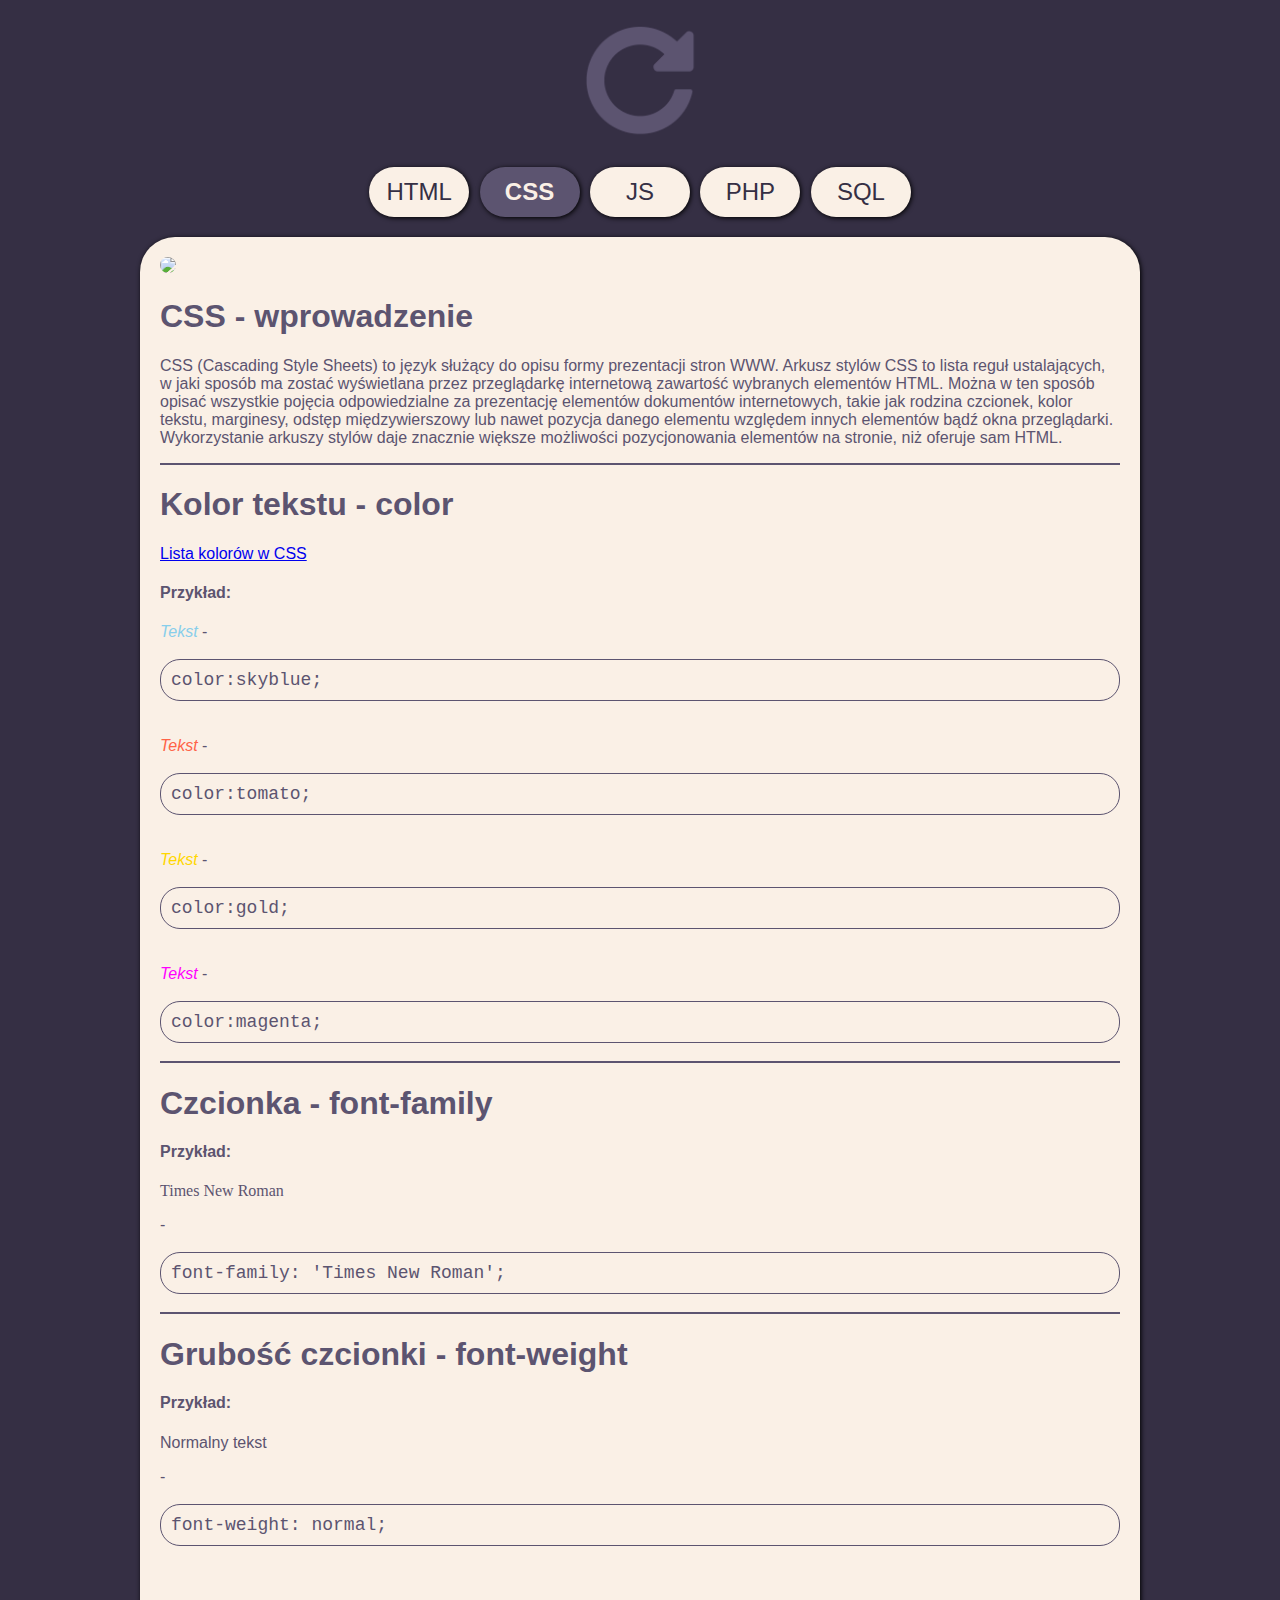
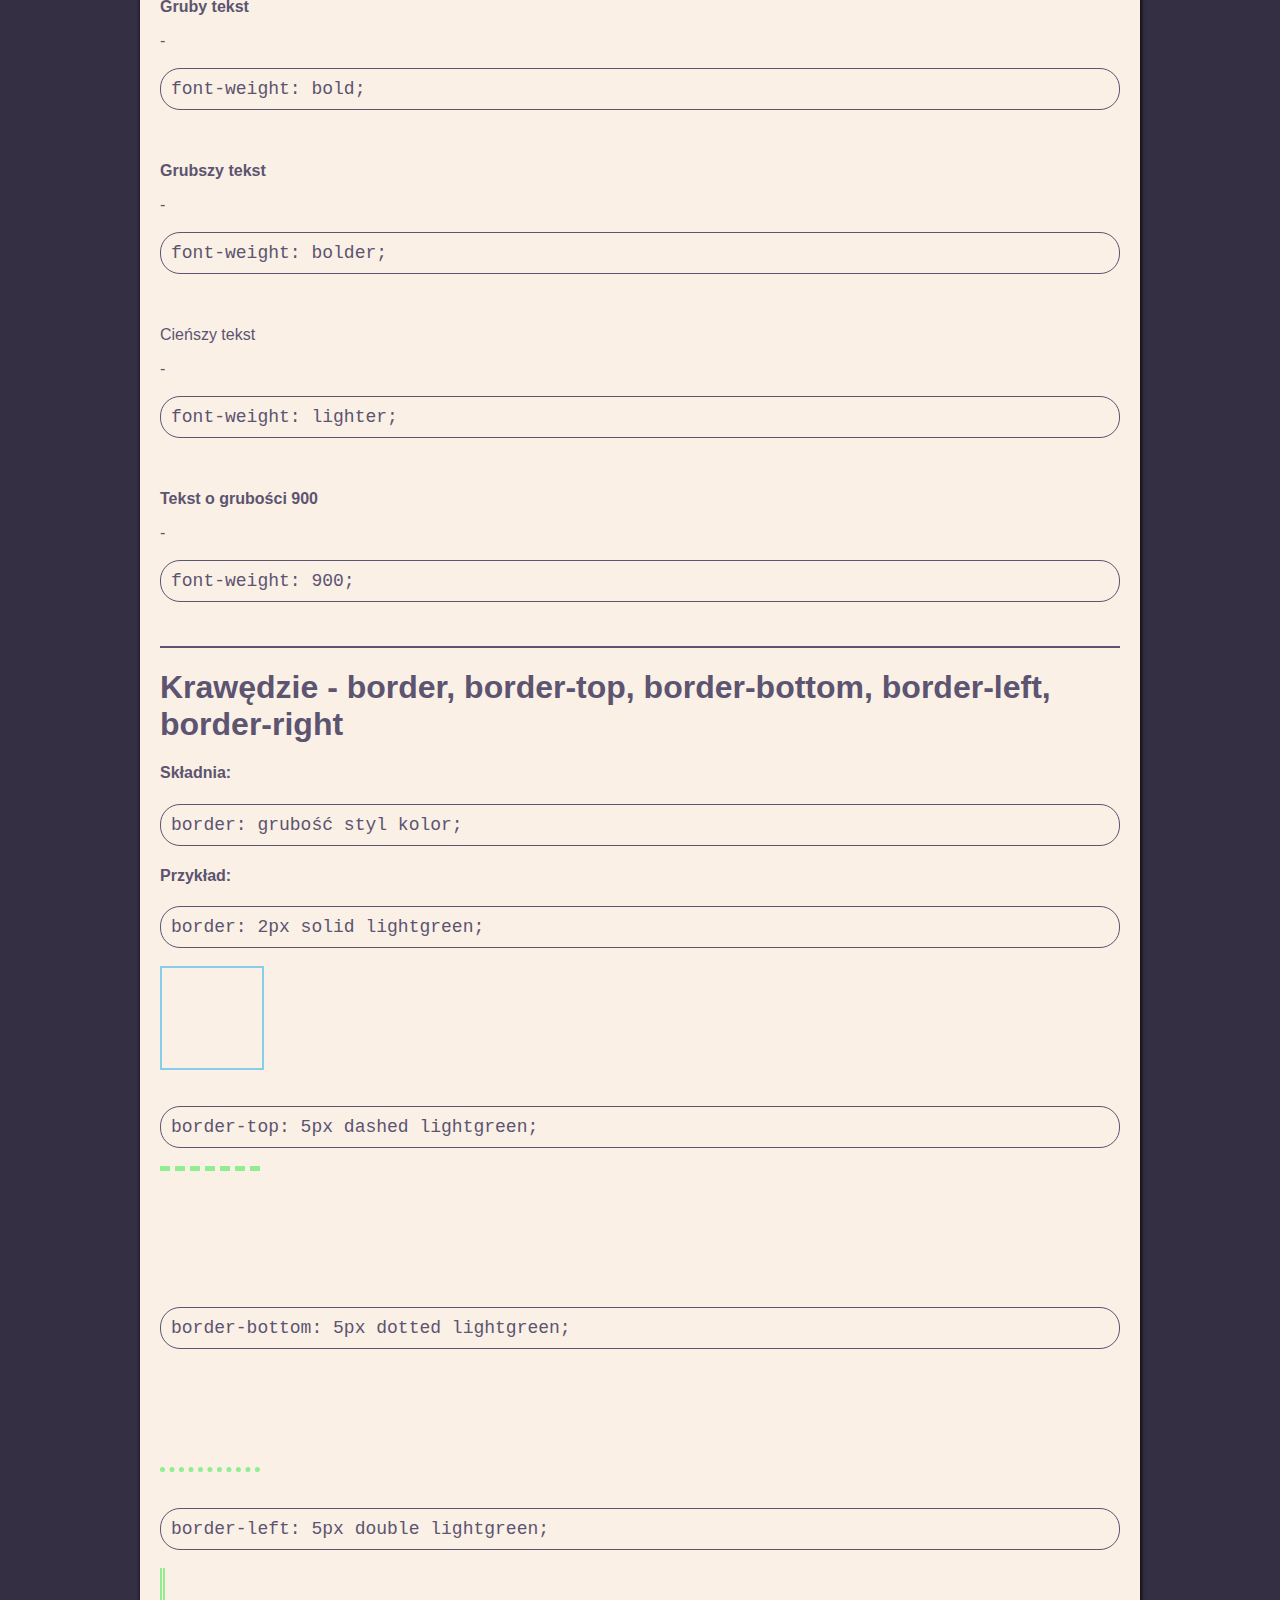
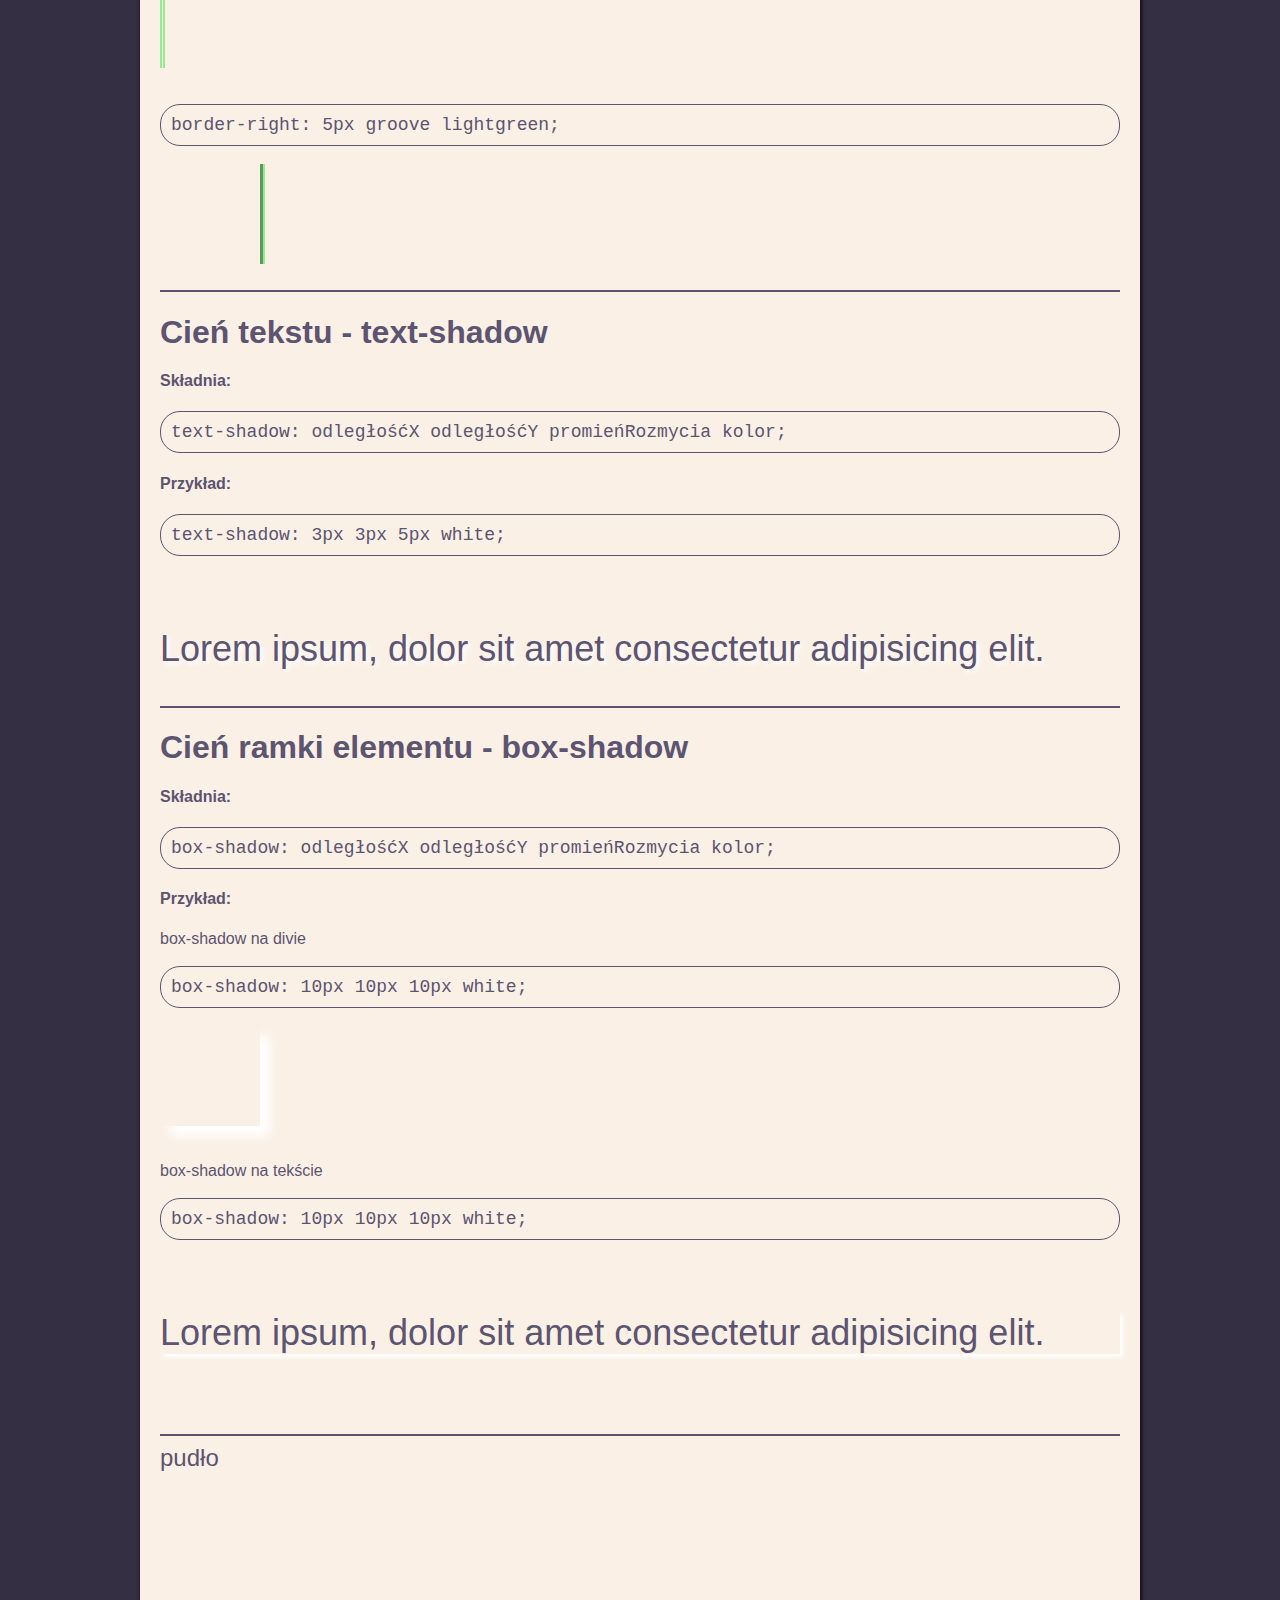
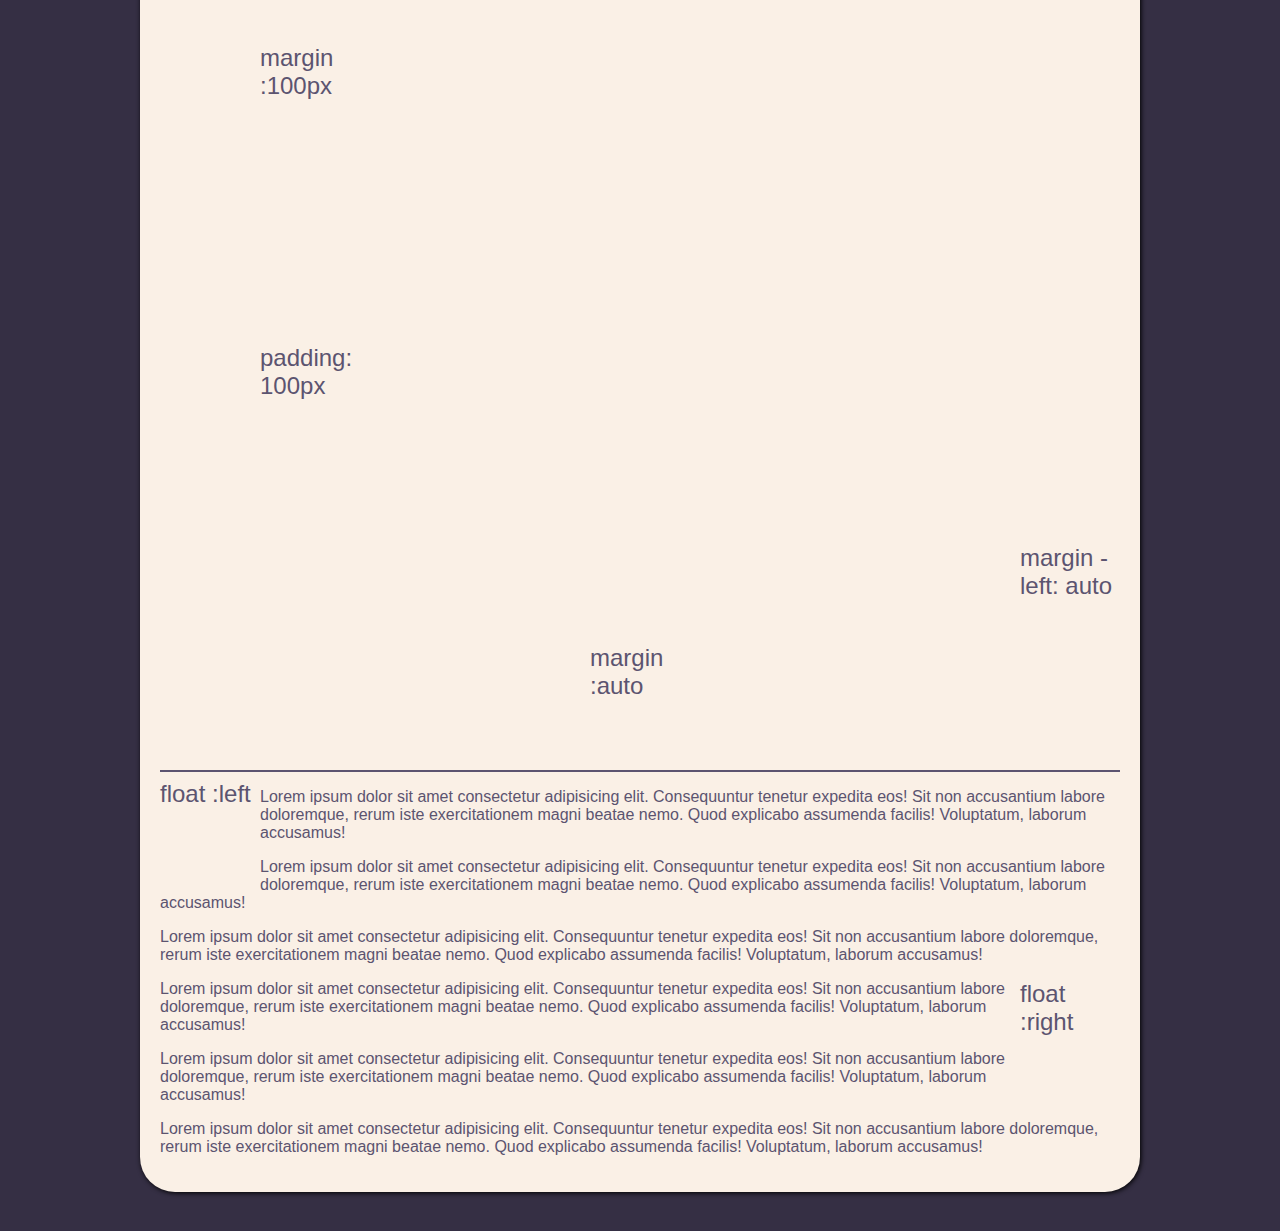
==== css/index.html @ ce4e97a1 "mocny update" ====
<!DOCTYPE html>
<html lang="pl-PL">
<head>
    <meta charset="UTF-8">
    <meta name="viewport" content="width=device-width, initial-scale=1.0">
    <title>powtarzacz - CSS</title>
    <link rel="icon" href="../powtarzacz.png">
    <link rel="stylesheet" href="../style/style.css">
</head>
<body>
    <header id="header">
        <a href="../"><img src="../powtarzacz.png" height="125px"></a>
        <nav>
            <a href="../html/"><button class="menuBtn">HTML</button></a>
            <a href="../css/"><button class="menuBtn selected">CSS</button></a>
            <a href="../js/"><button class="menuBtn">JS</button></a>
            <a href="../php/"><button class="menuBtn">PHP</button></a>
            <a href="../sql/"><button class="menuBtn">SQL</button></a>
        </nav>
    </header>
    <main>
        <img src="csslogo.svg" class="logo">
        <h1>CSS - wprowadzenie</h1>
        <p>CSS (Cascading Style Sheets) to język służący do opisu formy prezentacji stron WWW. Arkusz stylów CSS to lista reguł ustalających, w jaki sposób ma zostać wyświetlana przez przeglądarkę internetową zawartość wybranych elementów HTML. Można w ten sposób opisać wszystkie pojęcia odpowiedzialne za prezentację elementów dokumentów internetowych, takie jak rodzina czcionek, kolor tekstu, marginesy, odstęp międzywierszowy lub nawet pozycja danego elementu względem innych elementów bądź okna przeglądarki. Wykorzystanie arkuszy stylów daje znacznie większe możliwości pozycjonowania elementów na stronie, niż oferuje sam HTML.</p>

        <hr>

        <h1>Kolor tekstu - color</h1>
        <a href="https://www.kurshtml.edu.pl/css/wykaz_kolorow_rozszerzonych,kolory.html">Lista kolorów w CSS</a>
        <h4>Przykład:</h4>
        <i style="color:skyblue;">Tekst</i> - <pre>color:skyblue;</pre><br>
        <i style="color:tomato;">Tekst</i> - <pre>color:tomato;</pre><br>
        <i style="color:gold;">Tekst</i> - <pre>color:gold;</pre><br>
        <i style="color:magenta;">Tekst</i> - <pre>color:magenta;</pre>

        <hr>

        <h1>Czcionka - font-family</h1>
        <h4>Przykład:</h4>
        <p style="font-family: 'Times New Roman', Times, serif;">Times New Roman</p> - <pre>font-family: 'Times New Roman';</pre>

        <hr>

        <h1>Grubość czcionki - font-weight</h1>
        <h4>Przykład:</h4>
        <p style="font-weight: normal;">Normalny tekst</p> - <pre>font-weight: normal;</pre><br>
        <p style="font-weight: bold;">Gruby tekst</p> - <pre>font-weight: bold;</pre><br>
        <p style="font-weight: bolder;">Grubszy tekst</p> - <pre>font-weight: bolder;</pre><br>
        <p style="font-weight: lighter;">Cieńszy tekst</p> - <pre>font-weight: lighter;</pre><br>
        <p style="font-weight: 900;">Tekst o grubości 900</p> - <pre>font-weight: 900;</pre><br>

        <hr>

        <h1>Krawędzie - border, border-top, border-bottom, border-left, border-right</h1>
        <h4>Składnia:</h4>
        <pre>border: grubość styl kolor;</pre>

        <h4>Przykład:</h4>
        <pre>border: 2px solid lightgreen;</pre>
        <div class="pudelko" style="border: 2px solid skyblue;"></div>
        <br>
        <pre>border-top: 5px dashed lightgreen;</pre>
        <div class="pudelko" style="border-top: 5px dashed lightgreen;"></div>
        <br>
        <pre>border-bottom: 5px dotted lightgreen;</pre>
        <div class="pudelko" style="border-bottom: 5px dotted lightgreen;"></div>
        <br>
        <pre>border-left: 5px double lightgreen;</pre>
        <div class="pudelko" style="border-left: 5px double lightgreen;"></div>
        <br>
        <pre>border-right: 5px groove lightgreen;</pre>
        <div class="pudelko" style="border-right: 5px groove lightgreen;"></div>
        <br>
        
        <hr>

        <h1>Cień tekstu - text-shadow</h1>
        <h4>Składnia:</h4>
        <pre>text-shadow: odległośćX odległośćY promieńRozmycia kolor;</pre>
        <h4>Przykład:</h4>
        <pre>text-shadow: 3px 3px 5px white;</pre><br>
        <p style="font-size:36px; text-shadow: 3px 3px 5px white;">Lorem ipsum, dolor sit amet consectetur adipisicing elit.</p>

        <hr>

        <h1>Cień ramki elementu - box-shadow</h1>
        <h4>Składnia:</h4>
        <pre>box-shadow: odległośćX odległośćY promieńRozmycia kolor;</pre>
        <h4>Przykład:</h4>
        box-shadow na divie<br>
        <pre>box-shadow: 10px 10px 10px white;</pre>
        <div class="pudelko" style="box-shadow: 10px 10px 10px white;"></div>
        <br><br>
        box-shadow na tekście<br>
        <pre>box-shadow: 10px 10px 10px white;</pre><br>
        <p style="font-size:36px; box-shadow: 3px 3px 5px white;">Lorem ipsum, dolor sit amet consectetur adipisicing elit.</p>
        <br><br>

        <hr>

        <div id="pudelkocien"></div>
        <div class="pudelko">pudło</div>
        <div class="pudelko" style="margin:100px;">margin :100px</div>
        <div class="pudelko" style="padding:100px;">padding: 100px</div>
        <div class="pudelko" style="margin-left:auto;">margin -left: auto</div>
        <div class="pudelko" style="margin:auto;">margin :auto</div>
        <br>

        <hr>


        <div class="pudelko" style="float:left;">float :left</div>
        <p>Lorem ipsum dolor sit amet consectetur adipisicing elit. Consequuntur tenetur expedita eos! Sit non accusantium labore doloremque, rerum iste exercitationem magni beatae nemo. Quod explicabo assumenda facilis! Voluptatum, laborum accusamus!</p>
        <p>Lorem ipsum dolor sit amet consectetur adipisicing elit. Consequuntur tenetur expedita eos! Sit non accusantium labore doloremque, rerum iste exercitationem magni beatae nemo. Quod explicabo assumenda facilis! Voluptatum, laborum accusamus!</p>
        <p>Lorem ipsum dolor sit amet consectetur adipisicing elit. Consequuntur tenetur expedita eos! Sit non accusantium labore doloremque, rerum iste exercitationem magni beatae nemo. Quod explicabo assumenda facilis! Voluptatum, laborum accusamus!</p>
        <div class="pudelko" style="float:right;">float :right</div>
        <p>Lorem ipsum dolor sit amet consectetur adipisicing elit. Consequuntur tenetur expedita eos! Sit non accusantium labore doloremque, rerum iste exercitationem magni beatae nemo. Quod explicabo assumenda facilis! Voluptatum, laborum accusamus!</p>
        <p>Lorem ipsum dolor sit amet consectetur adipisicing elit. Consequuntur tenetur expedita eos! Sit non accusantium labore doloremque, rerum iste exercitationem magni beatae nemo. Quod explicabo assumenda facilis! Voluptatum, laborum accusamus!</p>
        <p>Lorem ipsum dolor sit amet consectetur adipisicing elit. Consequuntur tenetur expedita eos! Sit non accusantium labore doloremque, rerum iste exercitationem magni beatae nemo. Quod explicabo assumenda facilis! Voluptatum, laborum accusamus!</p>
    </main>
</body>
</html>
---- style/style.css ----
body{
    font-family: Arial, Helvetica, sans-serif;
    font-size: 16px;
    color:#5C5470;
    background-color:#352F44;
    padding: 10px;
}

header{
    color: #83B4FF;
    font-weight: bold;
    font-style: italic;
    width: auto;
    margin: auto;
    text-align: center;
}

nav{
    /* background-color: white; */
    /* margin: 20px auto 20px auto;
    padding: 20px 0;
    border-radius: 35px;
    box-shadow: 5px 5px 20px black;
    width: 600px;
    height: 300px; */
}

main{
    background-color: #FAF0E6;
    width: 960px;
    margin: auto;
    padding: 20px;
    border-radius: 35px;
    box-shadow: 1px 1px 5px black;
    word-wrap: normal;
}

footer{
    background-color: white;
    width: 960px;
    margin: 20px auto;
    padding: 20px;
    border-radius: 40px;
    box-shadow: 1px 1px 5px black;
}

hr{
    border: 1px solid #5C5470;
}

pre{
    font-size: 18px;
    border: 1px solid;
    padding: 10px;
    border-radius: 20px;
}

.logo{
    height: 100px;
    border-radius: 10px;
}

.pudelko{
    font-size: 1.5em;
    width: 100px;
    height: 100px;
}

.menuBtn{
    color:#352F44;
    background-color:#FAF0E6;
    font-size: 1.5em;
    text-decoration: none;
    width: 100px;
    height: 50px;
    border: none;
    border-radius: 30px;
    cursor: pointer;
    margin: 20px 3px;
    box-shadow: 1px 1px 5px black;
}

.selected{
    background-color:#5C5470;
    color: #FAF0E6;
    font-weight: bold;
}

.inline{
    display: inline;
}
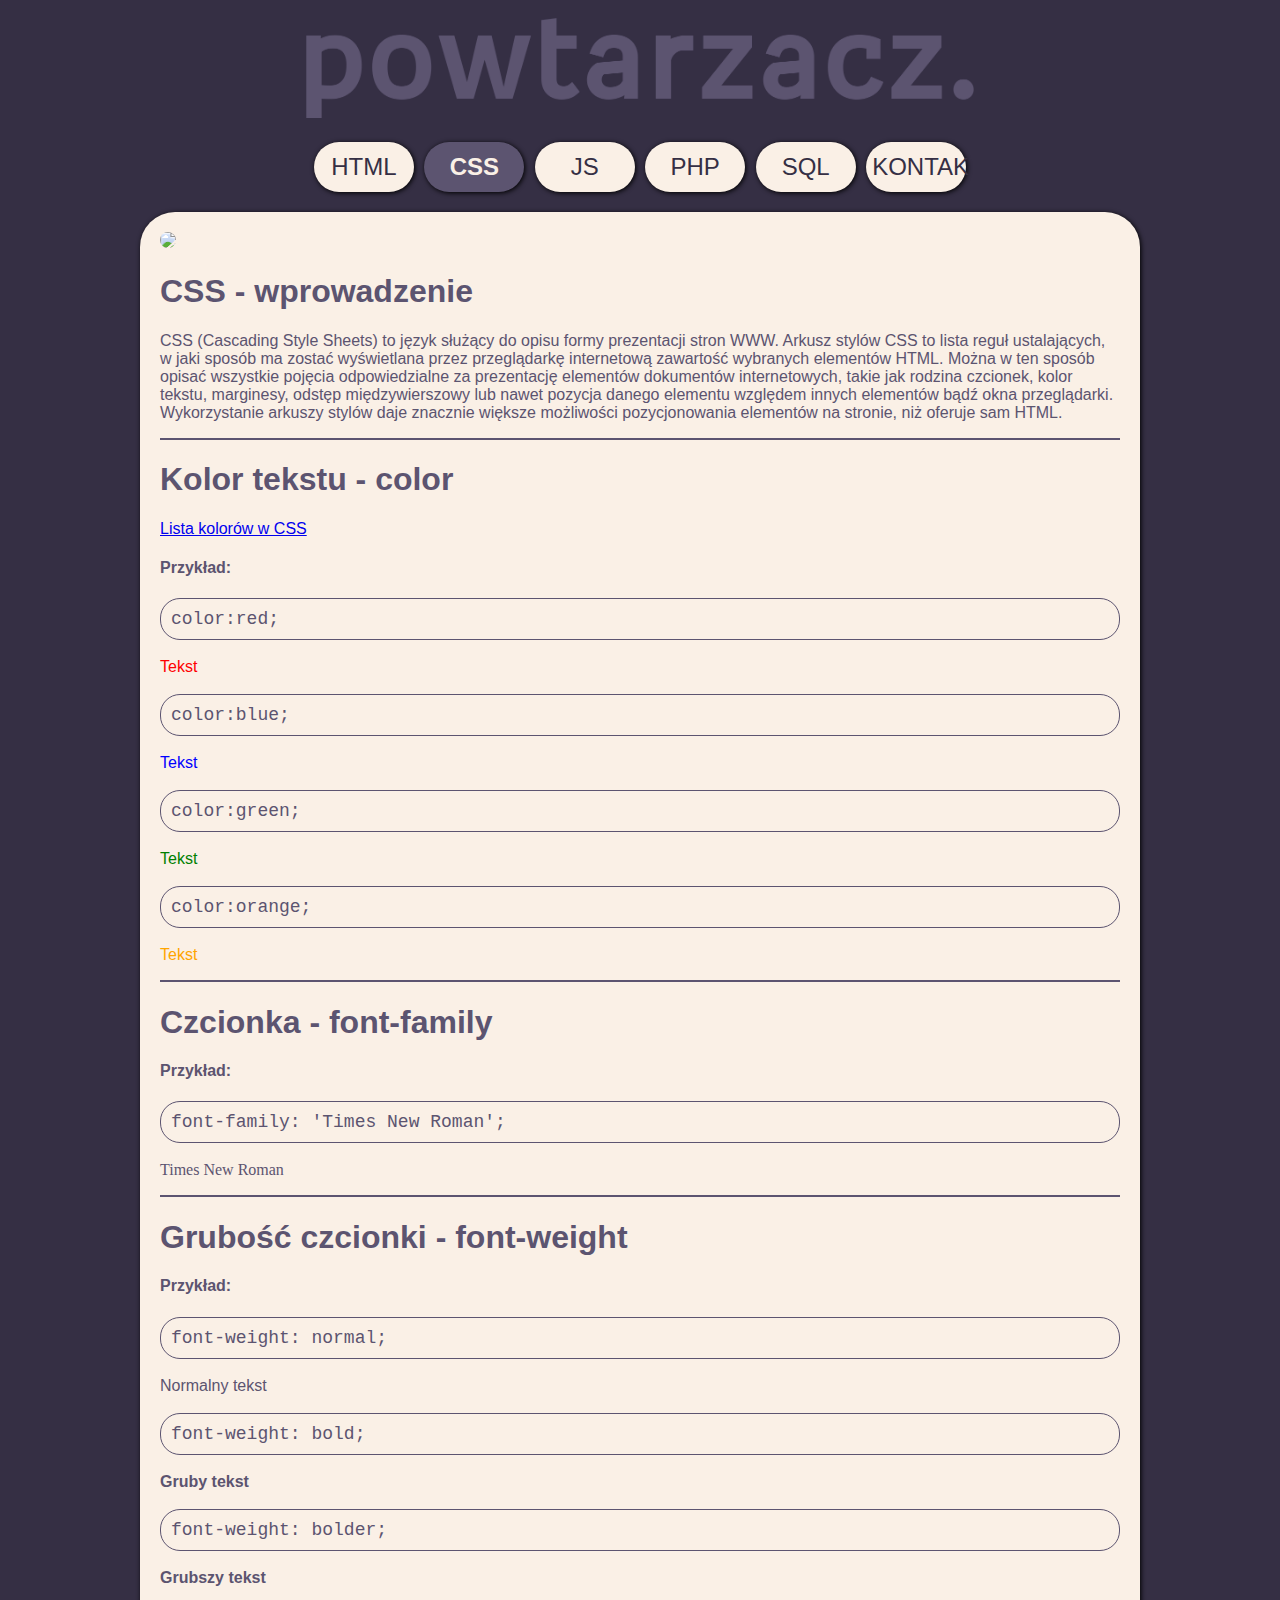
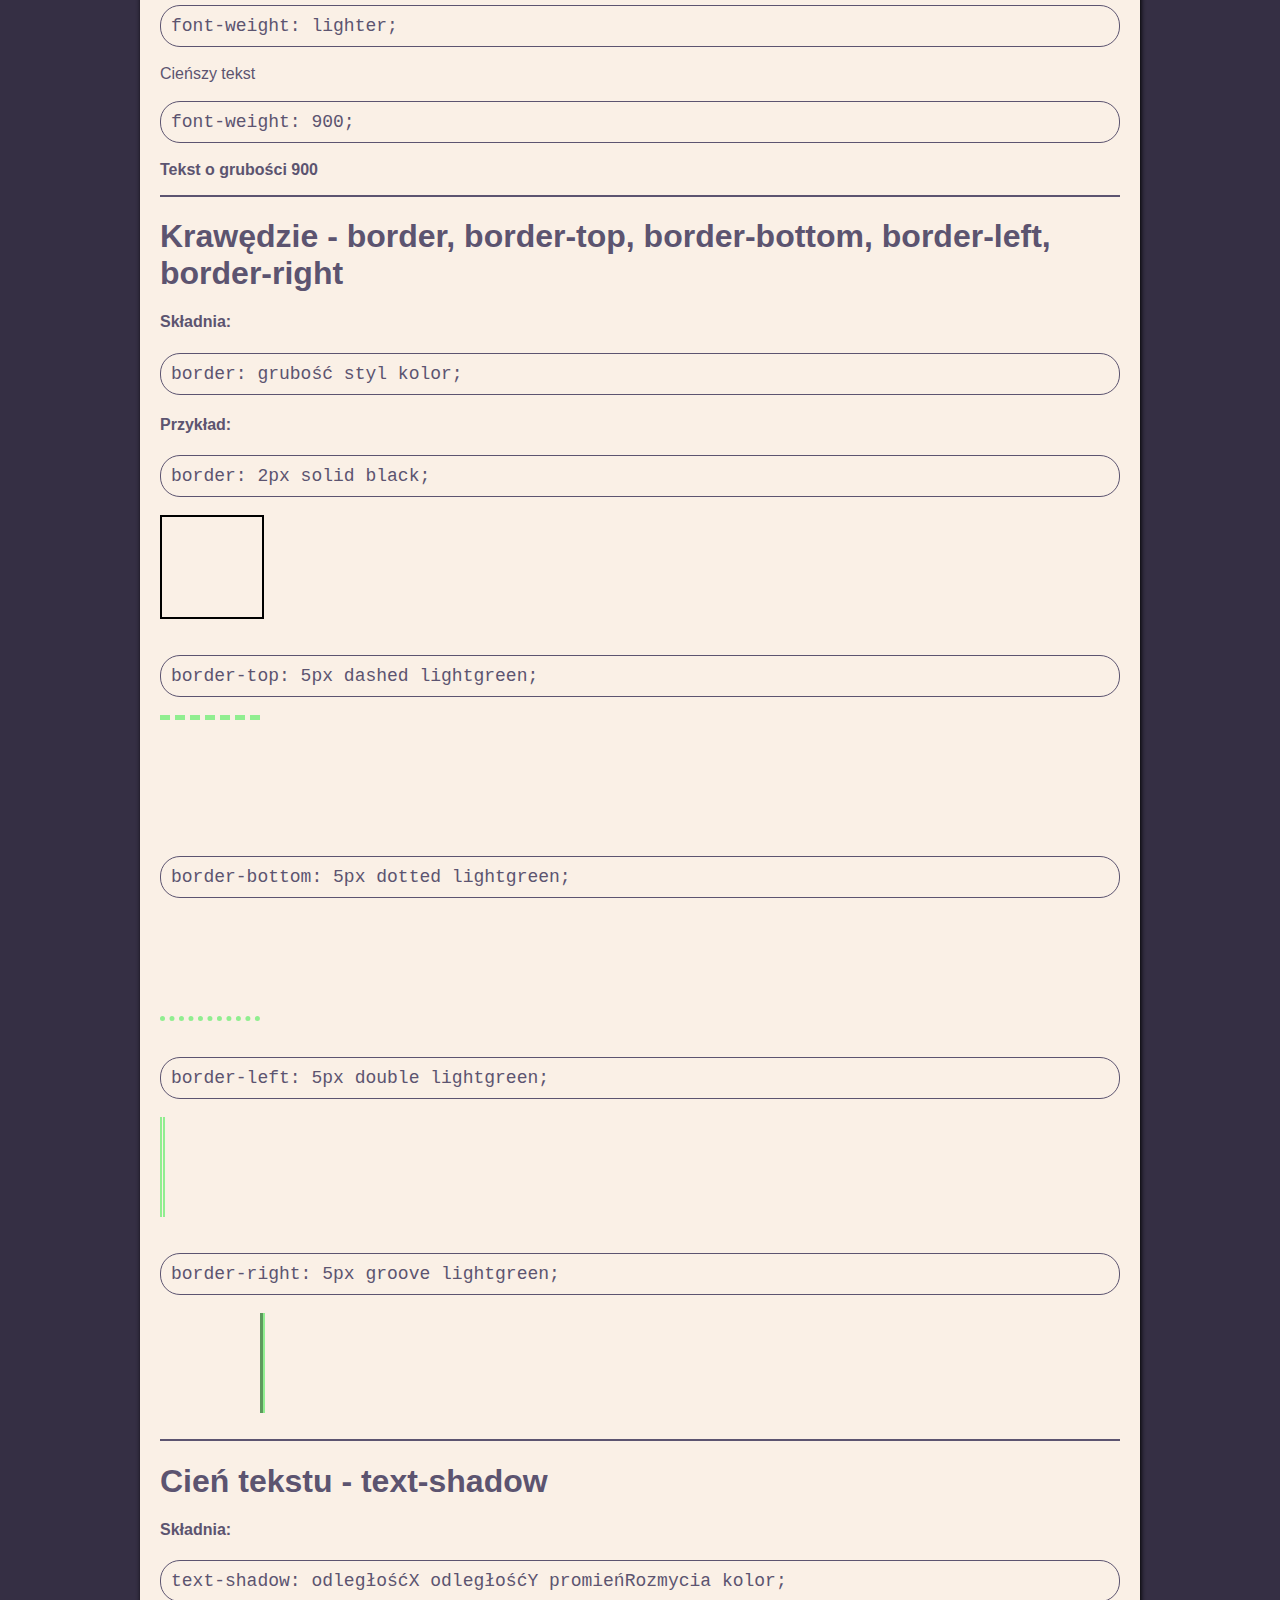
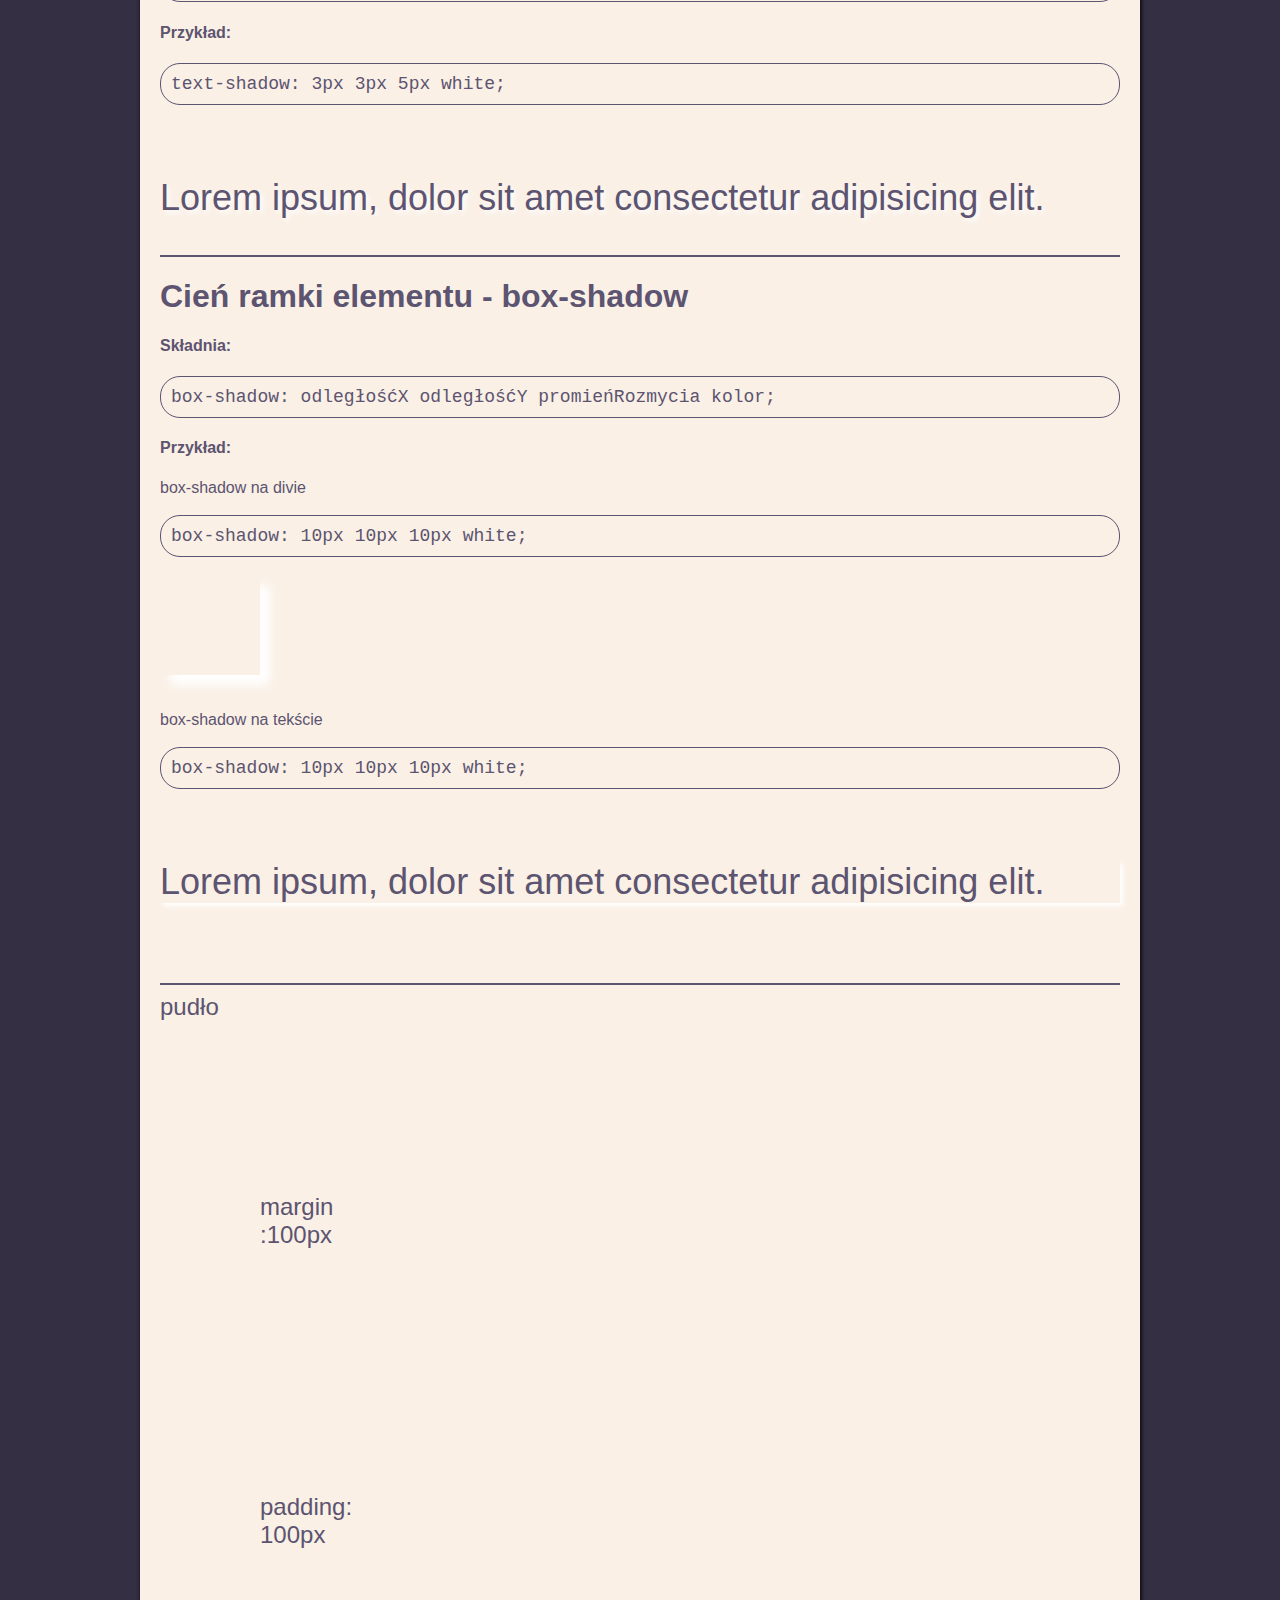
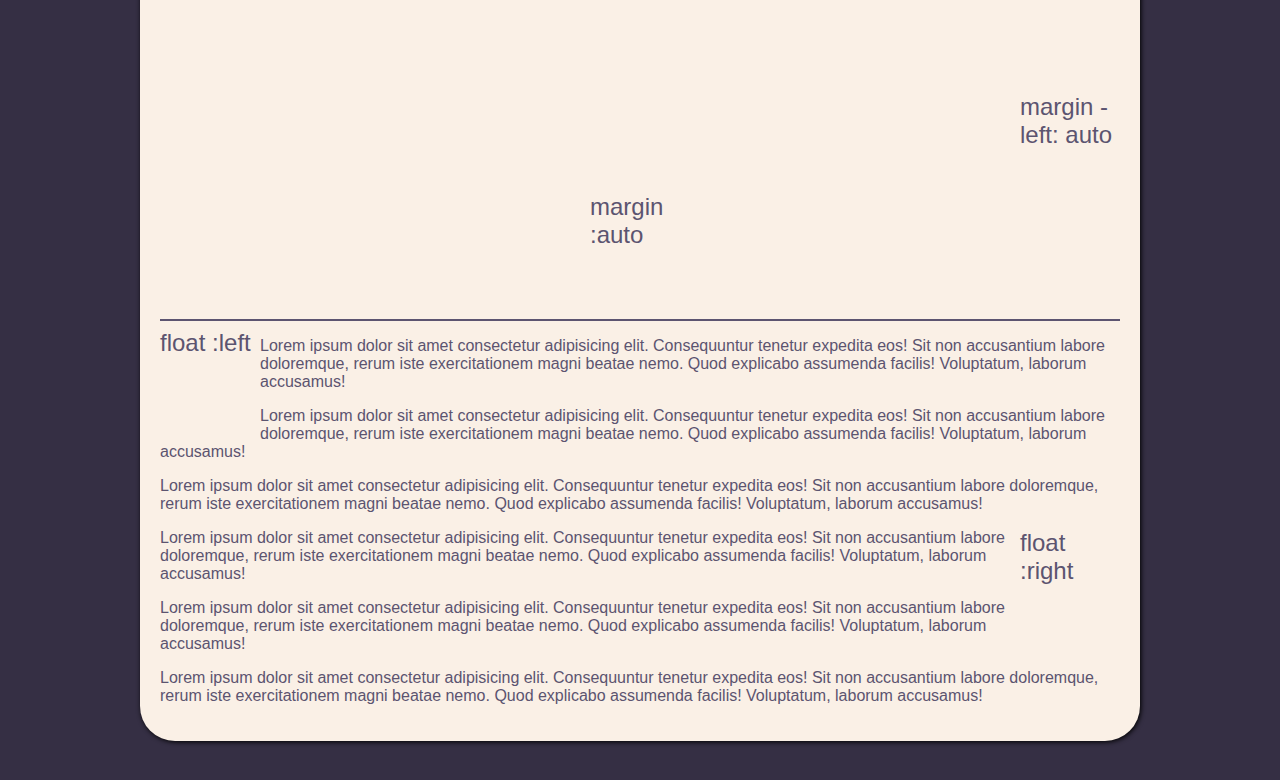
==== commit 516fedd8: "logo" ====
--- a/css/index.html
+++ b/css/index.html
@@ -9,13 +9,14 @@
 </head>
 <body>
     <header id="header">
-        <a href="../"><img src="../powtarzacz.png" height="125px"></a>
+        <a href="../"><img src="../powtarzacz.png" height="100px"></a>
         <nav>
             <a href="../html/"><button class="menuBtn">HTML</button></a>
             <a href="../css/"><button class="menuBtn selected">CSS</button></a>
             <a href="../js/"><button class="menuBtn">JS</button></a>
             <a href="../php/"><button class="menuBtn">PHP</button></a>
             <a href="../sql/"><button class="menuBtn">SQL</button></a>
+            <a href="../kontakt/"><button class="menuBtn">KONTAKT</button></a>
         </nav>
     </header>
     <main>
@@ -28,26 +29,36 @@
         <h1>Kolor tekstu - color</h1>
         <a href="https://www.kurshtml.edu.pl/css/wykaz_kolorow_rozszerzonych,kolory.html">Lista kolorów w CSS</a>
         <h4>Przykład:</h4>
-        <i style="color:skyblue;">Tekst</i> - <pre>color:skyblue;</pre><br>
-        <i style="color:tomato;">Tekst</i> - <pre>color:tomato;</pre><br>
-        <i style="color:gold;">Tekst</i> - <pre>color:gold;</pre><br>
-        <i style="color:magenta;">Tekst</i> - <pre>color:magenta;</pre>
+        <pre>color:red;</pre>
+        <p style="color:red;">Tekst</p>
+        <pre>color:blue;</pre>
+        <p style="color:blue;">Tekst</p>
+        <pre>color:green;</pre>
+        <p style="color:green;">Tekst</p>
+        <pre>color:orange;</pre>
+        <p style="color:orange;">Tekst</p>
 
         <hr>
 
         <h1>Czcionka - font-family</h1>
         <h4>Przykład:</h4>
-        <p style="font-family: 'Times New Roman', Times, serif;">Times New Roman</p> - <pre>font-family: 'Times New Roman';</pre>
+        <pre>font-family: 'Times New Roman';</pre>
+        <p style="font-family: 'Times New Roman', Times, serif;">Times New Roman</p>
 
         <hr>
 
         <h1>Grubość czcionki - font-weight</h1>
         <h4>Przykład:</h4>
-        <p style="font-weight: normal;">Normalny tekst</p> - <pre>font-weight: normal;</pre><br>
-        <p style="font-weight: bold;">Gruby tekst</p> - <pre>font-weight: bold;</pre><br>
-        <p style="font-weight: bolder;">Grubszy tekst</p> - <pre>font-weight: bolder;</pre><br>
-        <p style="font-weight: lighter;">Cieńszy tekst</p> - <pre>font-weight: lighter;</pre><br>
-        <p style="font-weight: 900;">Tekst o grubości 900</p> - <pre>font-weight: 900;</pre><br>
+        <pre>font-weight: normal;</pre>
+        <p style="font-weight: normal;">Normalny tekst</p>
+        <pre>font-weight: bold;</pre>
+        <p style="font-weight: bold;">Gruby tekst</p>
+        <pre>font-weight: bolder;</pre>
+        <p style="font-weight: bolder;">Grubszy tekst</p>
+        <pre>font-weight: lighter;</pre>
+        <p style="font-weight: lighter;">Cieńszy tekst</p>
+        <pre>font-weight: 900;</pre>
+        <p style="font-weight: 900;">Tekst o grubości 900</p>
 
         <hr>
 
@@ -56,8 +67,8 @@
         <pre>border: grubość styl kolor;</pre>
 
         <h4>Przykład:</h4>
-        <pre>border: 2px solid lightgreen;</pre>
-        <div class="pudelko" style="border: 2px solid skyblue;"></div>
+        <pre>border: 2px solid black;</pre>
+        <div class="pudelko" style="border: 2px solid black;"></div>
         <br>
         <pre>border-top: 5px dashed lightgreen;</pre>
         <div class="pudelko" style="border-top: 5px dashed lightgreen;"></div>
